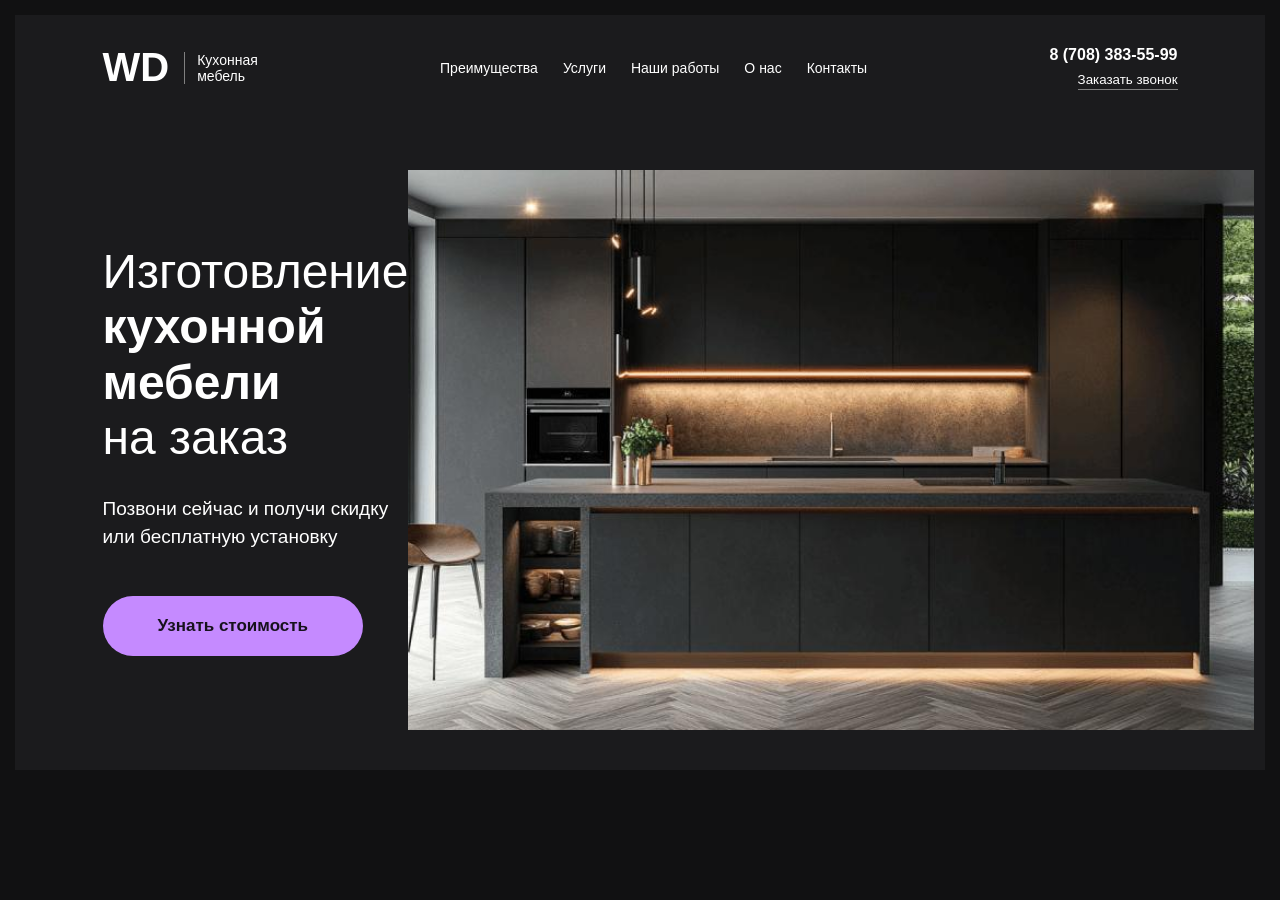
==== Новая папка 2/index.html @ 04f7d82b "Add files via upload" ====
<!DOCTYPE html>
<html lang="ru">

<head>
  <meta charset="UTF-8">
  <title>WD Кухонная мебель</title>
  <link rel="stylesheet" href="styel.css">
</head>

<body>

  <div class="screen">

    <header>

      <a class="logo" href="#">
        <b>WD</b>
        <span>Кухонная<br>мебель</span>
      </a>

      <nav>
        <a href="#">Преимущества</a>
        <a href="#">Услуги</a>
        <a href="#">Наши работы</a>
        <a href="#">О нас</a>
        <a href="#">Контакты</a>
      </nav>

      <div class="contact">
        <strong>8 (708) 383-55-99</strong>
        <br>
        <button>Заказать звонок</button>
      </div>

    </header>

    <main>

      <div class="content">

        <h1>
          Изготовление<br>
          <b>кухонной мебели</b><br>
          на заказ
        </h1>

        <p>
          Позвони сейчас и получи скидку<br>
          или бесплатную установку
        </p>

        <button class="cta">Узнать стоимость</button>

      </div>

      <div class="photo">
        <img src="123.jpeg" alt="Кухонная мебель">
      </div>

    </main>

  </div>

</body>

</html>
---- Новая папка 2/styel.css ----
* {
    box-sizing: border-box;
}

body {
    margin: 0;
    padding: 15px;
    background: #111112;
    color: white;
    font-family: Arial, sans-serif;
}

.screen {
    background: #1b1b1d;
    padding: 30px 7% 40px;
}

header {
    display: flex;
    justify-content: space-between;
    align-items: center;
}

.logo {
    display: flex;
    align-items: center;
    color: white;
    text-decoration: none;
}

.logo b {
    font-size: 40px;
    margin-right: 15px;
}

.logo span {
    font-size: 14px;
    border-left: 1px solid gray;
    padding-left: 12px;
}

nav {
    display: flex;
    gap: 25px;
}

nav a {
    color: white;
    text-decoration: none;
    font-size: 14px;
    transition: 0.2s;
}

nav a:hover {
    color: #c58aff;
}

.contact {
    text-align: right;
}

.contact button {
    background: none;
    border: none;
    color: white;
    border-bottom: 1px solid gray;
    margin-top: 8px;
    padding: 0 0 2px;
    cursor: pointer;
    transition: 0.2s;
}


main {
    display: flex;
    justify-content: space-between;
    align-items: center;
    margin-top: 80px;
}


h1 {
    font-size: 48px;
    font-weight: normal;
    line-height: 1.15;
    margin: 0;
}


.content p {
    font-size: 19px;
    line-height: 1.5;
    margin-top: 30px;
}

.cta {
    background: #c58aff;
    color: #17121d;
    border: none;
    border-radius: 40px;
    padding: 20px 55px;
    font-size: 17px;
    font-weight: bold;
    margin-top: 25px;
    cursor: pointer;
    transition: 0.3s;
}

.cta:hover {
    background: #d7b0ff;
    transform: translateY(-3px);
}


.photo img {
    width: 110%;
    height: 560px;
    object-fit: cover;
    display: block;
    background: #2a2a2d;
}



.mouse {
    display: inline-block;
    width: 15px;
    height: 25px;
    border: 1px solid white;
    border-radius: 12px;
    vertical-align: middle;
    margin-right: 10px;
}
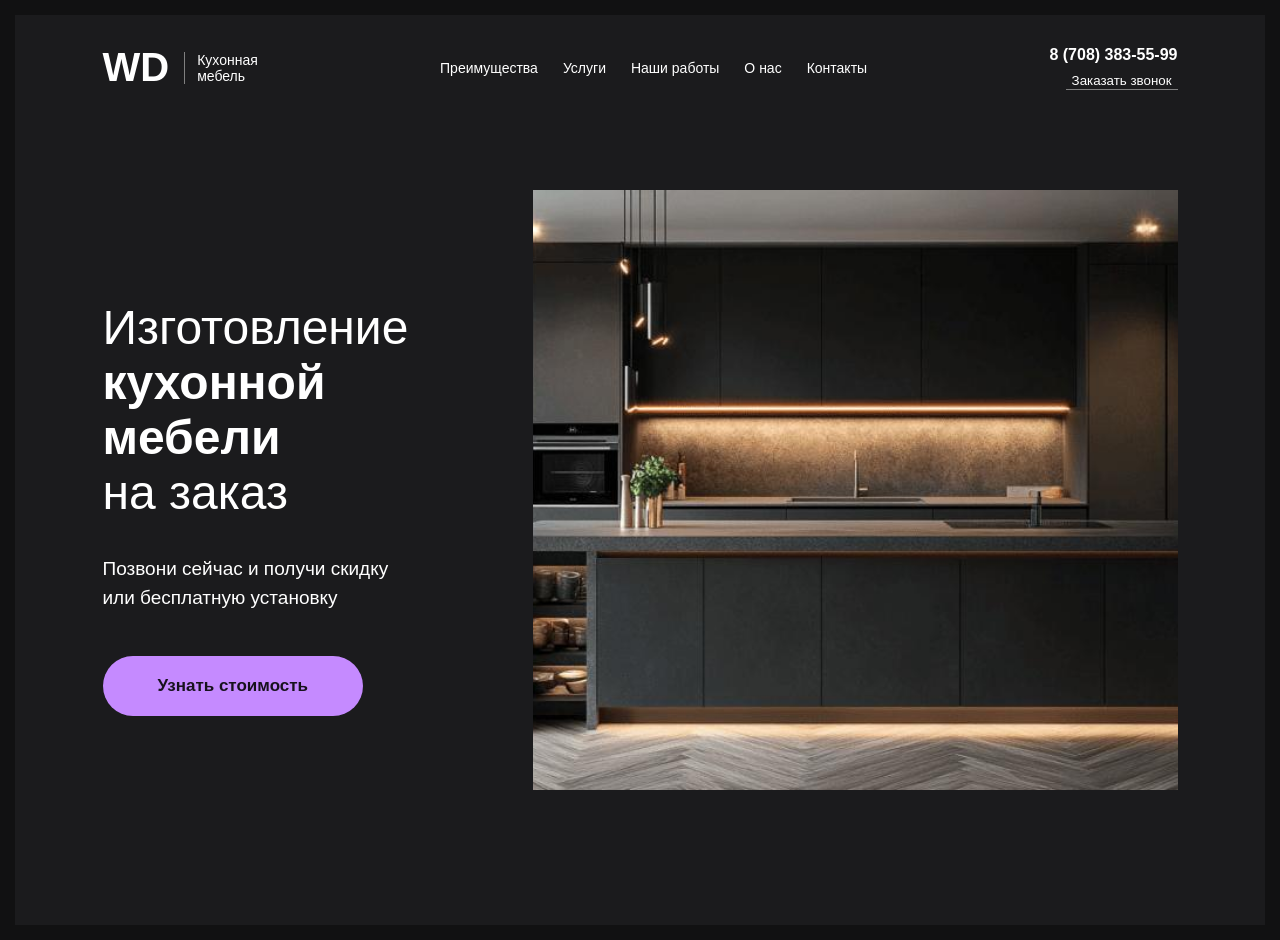
==== commit 222e68fd: "Add files via upload" ====
--- a/Новая папка 2/index.html
+++ b/Новая папка 2/index.html
@@ -1,66 +1,62 @@
 <!DOCTYPE html>
 <html lang="ru">
-
 <head>
-  <meta charset="UTF-8">
-  <title>WD Кухонная мебель</title>
-  <link rel="stylesheet" href="styel.css">
+    <meta charset="UTF-8">
+    <meta name="viewport" content="width=device-width, initial-scale=1.0">
+    <title>WD Кухонная мебель</title>
+    <link rel="stylesheet" href="styel.css">
 </head>
-
 <body>
 
-  <div class="screen">
+<div class="screen">
 
     <header>
 
-      <a class="logo" href="#">
-        <b>WD</b>
-        <span>Кухонная<br>мебель</span>
-      </a>
+        <a class="logo" href="#">
+            <b>WD</b>
+            <span>Кухонная<br>мебель</span>
+        </a>
 
-      <nav>
-        <a href="#">Преимущества</a>
-        <a href="#">Услуги</a>
-        <a href="#">Наши работы</a>
-        <a href="#">О нас</a>
-        <a href="#">Контакты</a>
-      </nav>
+        <nav>
+            <a href="#">Преимущества</a>
+            <a href="#">Услуги</a>
+            <a href="#">Наши работы</a>
+            <a href="#">О нас</a>
+            <a href="#">Контакты</a>
+        </nav>
 
-      <div class="contact">
-        <strong>8 (708) 383-55-99</strong>
-        <br>
-        <button>Заказать звонок</button>
-      </div>
+        <div class="contact">
+            <strong>8 (708) 383-55-99</strong>
+            <br>
+            <button>Заказать звонок</button>
+        </div>
 
     </header>
 
     <main>
 
-      <div class="content">
+        <div class="content">
 
-        <h1>
-          Изготовление<br>
-          <b>кухонной мебели</b><br>
-          на заказ
-        </h1>
+            <h1>
+                Изготовление<br>
+                <b>кухонной мебели</b><br>
+                на заказ
+            </h1>
 
-        <p>
-          Позвони сейчас и получи скидку<br>
-          или бесплатную установку
-        </p>
+            <p>
+                Позвони сейчас и получи скидку<br>
+                или бесплатную установку
+            </p>
 
-        <button class="cta">Узнать стоимость</button>
+            <button class="cta">Узнать стоимость</button>
 
-      </div>
+        </div>
 
-      <div class="photo">
-        <img src="123.jpeg" alt="Кухонная мебель">
-      </div>
+        <div class="photo">
+            <img src="123.jpeg" alt="Кухонная мебель">
+        </div>
 
     </main>
 
-  </div>
-
 </body>
-
 </html>
--- a/Новая папка 2/styel.css
+++ b/Новая папка 2/styel.css
@@ -1,7 +1,3 @@
-* {
-    box-sizing: border-box;
-}
-
 body {
     margin: 0;
     padding: 15px;
@@ -12,7 +8,8 @@
 
 .screen {
     background: #1b1b1d;
-    padding: 30px 7% 40px;
+    padding: 30px 7%;
+    min-height: 850px;
 }
 
 header {
@@ -48,7 +45,6 @@
     color: white;
     text-decoration: none;
     font-size: 14px;
-    transition: 0.2s;
 }
 
 nav a:hover {
@@ -65,33 +61,36 @@
     color: white;
     border-bottom: 1px solid gray;
     margin-top: 8px;
-    padding: 0 0 2px;
     cursor: pointer;
-    transition: 0.2s;
-}
-
+}
 
 main {
     display: flex;
     justify-content: space-between;
     align-items: center;
-    margin-top: 80px;
-}
-
+    margin-top: 100px;
+}
+
+.content {
+    width: 38%;
+}
 
 h1 {
     font-size: 48px;
     font-weight: normal;
     line-height: 1.15;
-    margin: 0;
-}
-
+}
+
+h1 b {
+    font-weight: bold;
+}
 
 .content p {
     font-size: 19px;
     line-height: 1.5;
-    margin-top: 30px;
-}
+    margin-top: 35px;
+}
+
 
 .cta {
     background: #c58aff;
@@ -112,15 +111,22 @@
 }
 
 
+.photo {
+    width: 60%;
+}
+
 .photo img {
-    width: 110%;
-    height: 560px;
+    width: 100%;
+    height: 600px;
     object-fit: cover;
-    display: block;
-    background: #2a2a2d;
-}
-
-
+}
+
+.scroll {
+    text-align: center;
+    margin-top: 65px;
+    color: #cccccc;
+    font-size: 13px;
+}
 
 .mouse {
     display: inline-block;
@@ -130,4 +136,150 @@
     border-radius: 12px;
     vertical-align: middle;
     margin-right: 10px;
+}
+
+@media screen and (max-width: 1200px) {
+
+    .screen {
+        padding: 25px 4%;
+    }
+
+    nav {
+        gap: 12px;
+    }
+
+    main {
+        margin-top: 70px;
+    }
+
+    .content {
+        width: 40%;
+    }
+
+    .photo {
+        width: 57%;
+    }
+
+    h1 {
+        font-size: 40px;
+    }
+
+}
+
+
+@media screen and (max-width: 1024px) {
+
+    header {
+        flex-wrap: wrap;
+        gap: 20px;
+    }
+
+    nav {
+        order: 3;
+        width: 100%;
+        justify-content: center;
+        flex-wrap: wrap;
+    }
+
+    main {
+        flex-direction: column;
+        margin-top: 50px;
+    }
+
+    .content {
+        width: 100%;
+    }
+
+    .photo {
+        width: 100%;
+        margin-top: 35px;
+    }
+
+    .photo img {
+        width: 100%;
+        height: auto;
+    }
+
+    h1 {
+        font-size: 42px;
+    }
+
+}
+
+
+@media screen and (max-width: 768px) {
+
+    body {
+        padding: 5px;
+    }
+
+    .screen {
+        padding: 20px 18px;
+        min-height: auto;
+    }
+
+    header {
+        justify-content: space-between;
+        gap: 15px;
+    }
+
+    .logo b {
+        font-size: 30px;
+    }
+
+    .logo span {
+        font-size: 12px;
+    }
+
+    .contact {
+        font-size: 12px;
+    }
+
+    .contact button {
+        font-size: 11px;
+    }
+
+    nav {
+        display: none;
+    }
+
+    main {
+        display: flex;
+        flex-direction: column;
+        margin-top: 45px;
+    }
+
+    .content {
+        width: 100%;
+    }
+
+    h1 {
+        font-size: 34px;
+        line-height: 1.2;
+    }
+
+    .content p {
+        font-size: 15px;
+        margin-top: 20px;
+    }
+
+    .cta {
+        padding: 16px 35px;
+        font-size: 14px;
+    }
+
+    .photo {
+        width: 100%;
+        margin-top: 30px;
+    }
+
+    .photo img {
+        width: 100%;
+        height: auto;
+    }
+
+    .scroll {
+        margin-top: 30px;
+    }
+
 }
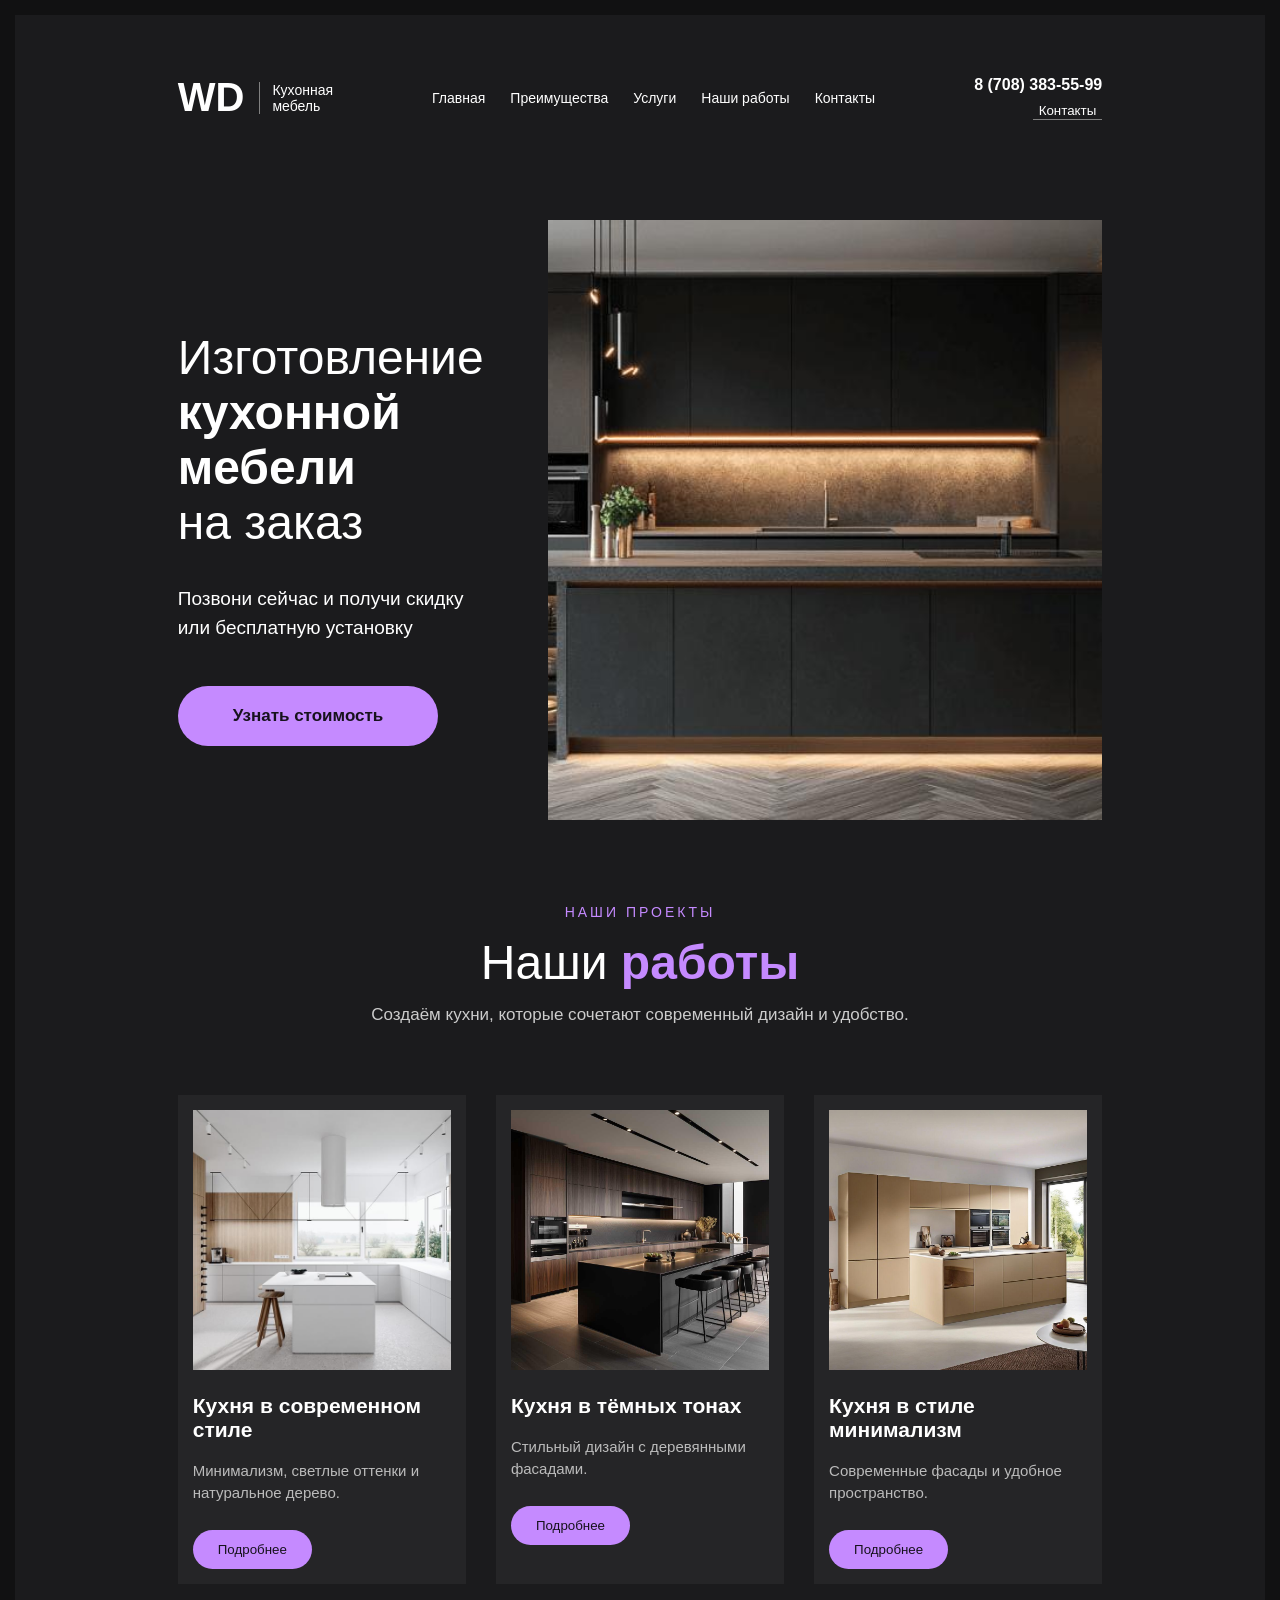
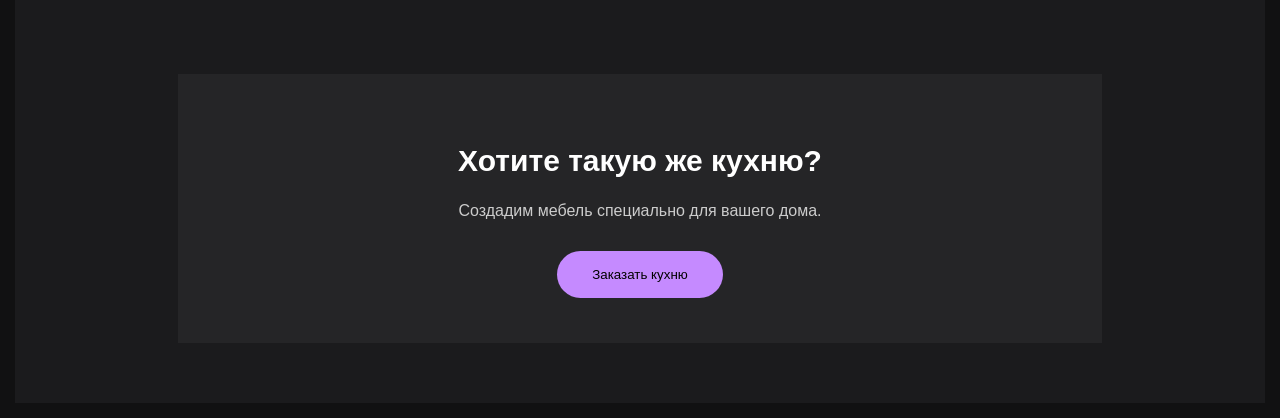
==== commit 11216b1d: "Add files via upload" ====
--- a/Новая папка 2/index.html
+++ b/Новая папка 2/index.html
@@ -1,62 +1,139 @@
 <!DOCTYPE html>
 <html lang="ru">
+
 <head>
     <meta charset="UTF-8">
     <meta name="viewport" content="width=device-width, initial-scale=1.0">
-    <title>WD Кухонная мебель</title>
+    <title>WD — Наши работы</title>
     <link rel="stylesheet" href="styel.css">
+    <script src="script.js"></script>
 </head>
+
 <body>
 
-<div class="screen">
+    <div class="screen">
+        <div class="screen">
 
-    <header>
+            <header>
 
-        <a class="logo" href="#">
-            <b>WD</b>
-            <span>Кухонная<br>мебель</span>
-        </a>
+                <a class="logo" href="index.html">
+                    <b>WD</b>
+                    <span>Кухонная<br>мебель</span>
+                </a>
 
-        <nav>
-            <a href="#">Преимущества</a>
-            <a href="#">Услуги</a>
-            <a href="#">Наши работы</a>
-            <a href="#">О нас</a>
-            <a href="#">Контакты</a>
-        </nav>
+                <nav>
+                    <a href="index.html">Главная</a>
+                    <a href="#">Преимущества</a>
+                    <a href="#">Услуги</a>
+                    <a href="works.html">Наши работы</a>
+                    <a href="#">Контакты</a>
+                </nav>
 
-        <div class="contact">
-            <strong>8 (708) 383-55-99</strong>
-            <br>
-            <button>Заказать звонок</button>
-        </div>
+                <div class="contact">
+                    <strong>8 (708) 383-55-99</strong>
+                    <br>
+                    <button>Контакты</button>
+                </div>
 
-    </header>
+            </header>
 
-    <main>
+            <main>
 
-        <div class="content">
+                <div class="content">
 
-            <h1>
-                Изготовление<br>
-                <b>кухонной мебели</b><br>
-                на заказ
-            </h1>
+                    <h1>
+                        Изготовление<br>
+                        <b>кухонной мебели</b><br>
+                        на заказ
+                    </h1>
 
-            <p>
-                Позвони сейчас и получи скидку<br>
-                или бесплатную установку
-            </p>
+                    <p>
+                        Позвони сейчас и получи скидку<br>
+                        или бесплатную установку
+                    </p>
 
-            <button class="cta">Узнать стоимость</button>
+                    <button class="cta">Узнать стоимость</button>
 
-        </div>
+                </div>
 
-        <div class="photo">
-            <img src="123.jpeg" alt="Кухонная мебель">
-        </div>
+                <div class="photo">
+                    <img src="123.jpeg" alt="Кухонная мебель">
+                </div>
 
-    </main>
+            </main>
+
+
+            <section class="works">
+
+                <div class="works-title">
+                    <p>НАШИ ПРОЕКТЫ</p>
+
+                    <h1>Наши <b>работы</b></h1>
+
+                    <span>
+                        Создаём кухни, которые сочетают
+                        современный дизайн и удобство.
+                    </span>
+                </div>
+
+                <div class="grid">
+
+                    <div class="work-card">
+                        <img src="1.jpeg" alt="Светлая кухня">
+
+                        <h2>Кухня в современном стиле</h2>
+
+                        <p>
+                            Минимализм, светлые оттенки
+                            и натуральное дерево.
+                        </p>
+
+                        <button>Подробнее</button>
+                    </div>
+
+                    <div class="work-card">
+                        <img src="2.jpeg" alt="Тёмная кухня">
+
+                        <h2>Кухня в тёмных тонах</h2>
+
+                        <p>
+                            Стильный дизайн с деревянными
+                            фасадами.
+                        </p>
+
+                        <button>Подробнее</button>
+                    </div>
+
+                    <div class="work-card">
+                        <img src="3.jpeg" alt="Бежевая кухня">
+
+                        <h2>Кухня в стиле минимализм</h2>
+
+                        <p>
+                            Современные фасады и удобное
+                            пространство.
+                        </p>
+
+                        <button>Подробнее</button>
+
+                    </div>
+
+                </div>
+
+                <div class="works-bottom">
+
+                    <h2>Хотите такую же кухню?</h2>
+
+                    <p>
+                        Создадим мебель специально для вашего дома.
+                    </p>
+
+                    <button>Заказать кухню</button>
+
+                </div>
+
+            </section>
 
 </body>
+
 </html>
--- a/Новая папка 2/styel.css
+++ b/Новая папка 2/styel.css
@@ -11,6 +11,7 @@
     padding: 30px 7%;
     min-height: 850px;
 }
+
 
 header {
     display: flex;
@@ -64,6 +65,7 @@
     cursor: pointer;
 }
 
+
 main {
     display: flex;
     justify-content: space-between;
@@ -90,7 +92,6 @@
     line-height: 1.5;
     margin-top: 35px;
 }
-
 
 .cta {
     background: #c58aff;
@@ -110,7 +111,6 @@
     transform: translateY(-3px);
 }
 
-
 .photo {
     width: 60%;
 }
@@ -138,6 +138,100 @@
     margin-right: 10px;
 }
 
+
+.works {
+    margin-top: 80px;
+}
+
+.works-title {
+    text-align: center;
+    margin-bottom: 50px;
+}
+
+.works-title p {
+    color: #c58aff;
+    font-size: 14px;
+    letter-spacing: 3px;
+}
+
+.works-title h1 {
+    font-size: 48px;
+    margin: 15px 0;
+}
+
+.works-title h1 b {
+    color: #c58aff;
+}
+
+.works-title span {
+    color: #cccccc;
+    font-size: 17px;
+}
+
+.grid {
+    display: grid;
+    grid-template-columns: repeat(3, 1fr);
+    gap: 30px;
+    padding: 20px 0;
+}
+
+.work-card {
+    background: #252527;
+    padding: 15px;
+}
+
+.work-card img {
+    width: 100%;
+    height: 260px;
+    object-fit: cover;
+}
+
+.work-card h2 {
+    font-size: 21px;
+    margin-top: 20px;
+}
+
+.work-card p {
+    color: #bbbbbb;
+    font-size: 15px;
+    line-height: 1.5;
+}
+
+.work-card button {
+    background: #c58aff;
+    color: #17121d;
+    border: none;
+    border-radius: 30px;
+    padding: 12px 25px;
+    margin-top: 10px;
+    cursor: pointer;
+}
+
+
+.works-bottom {
+    text-align: center;
+    margin-top: 70px;
+    padding: 45px 15px;
+    background: #252527;
+}
+
+.works-bottom h2 {
+    font-size: 30px;
+}
+
+.works-bottom p {
+    color: #cccccc;
+}
+
+.works-bottom button {
+    background: #c58aff;
+    border: none;
+    border-radius: 30px;
+    padding: 16px 35px;
+    margin-top: 15px;
+    cursor: pointer;
+}
+
 @media screen and (max-width: 1200px) {
 
     .screen {
@@ -204,8 +298,17 @@
         font-size: 42px;
     }
 
-}
-
+    .grid {
+        grid-template-columns: repeat(2, 1fr);
+        gap: 20px;
+        padding: 10px;
+    }
+
+    .work-card img {
+        height: 230px;
+    }
+
+}
 
 @media screen and (max-width: 768px) {
 
@@ -282,4 +385,39 @@
         margin-top: 30px;
     }
 
+    .works {
+        margin-top: 45px;
+    }
+
+    .works-title h1 {
+        font-size: 36px;
+    }
+
+    .works-title span {
+        font-size: 14px;
+    }
+
+    .grid {
+        grid-template-columns: repeat(1, 1fr);
+        gap: 20px;
+        padding: 10px;
+    }
+
+    .work-card img {
+        height: auto;
+    }
+
+    .work-card h2 {
+        font-size: 19px;
+    }
+
+    .works-bottom {
+        margin-top: 40px;
+        padding: 30px 15px;
+    }
+
+    .works-bottom h2 {
+        font-size: 24px;
+    }
+
 }
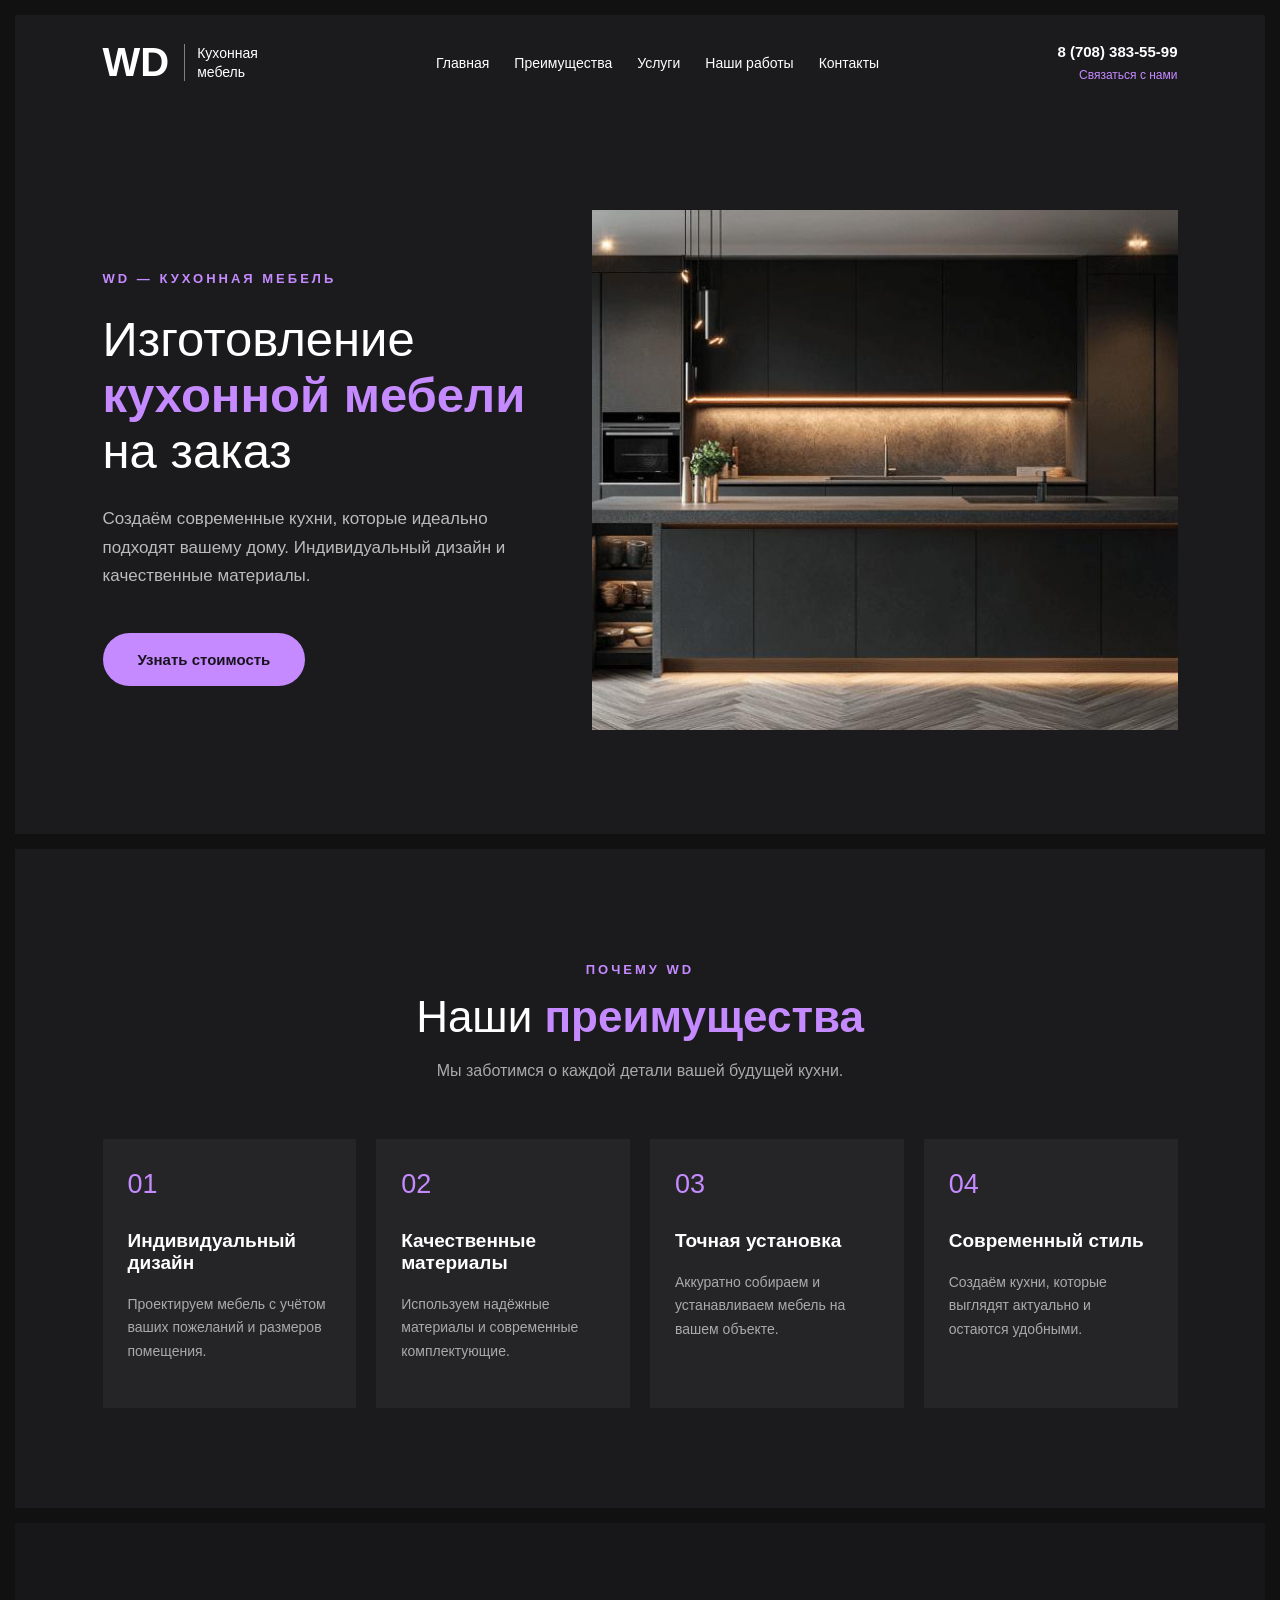
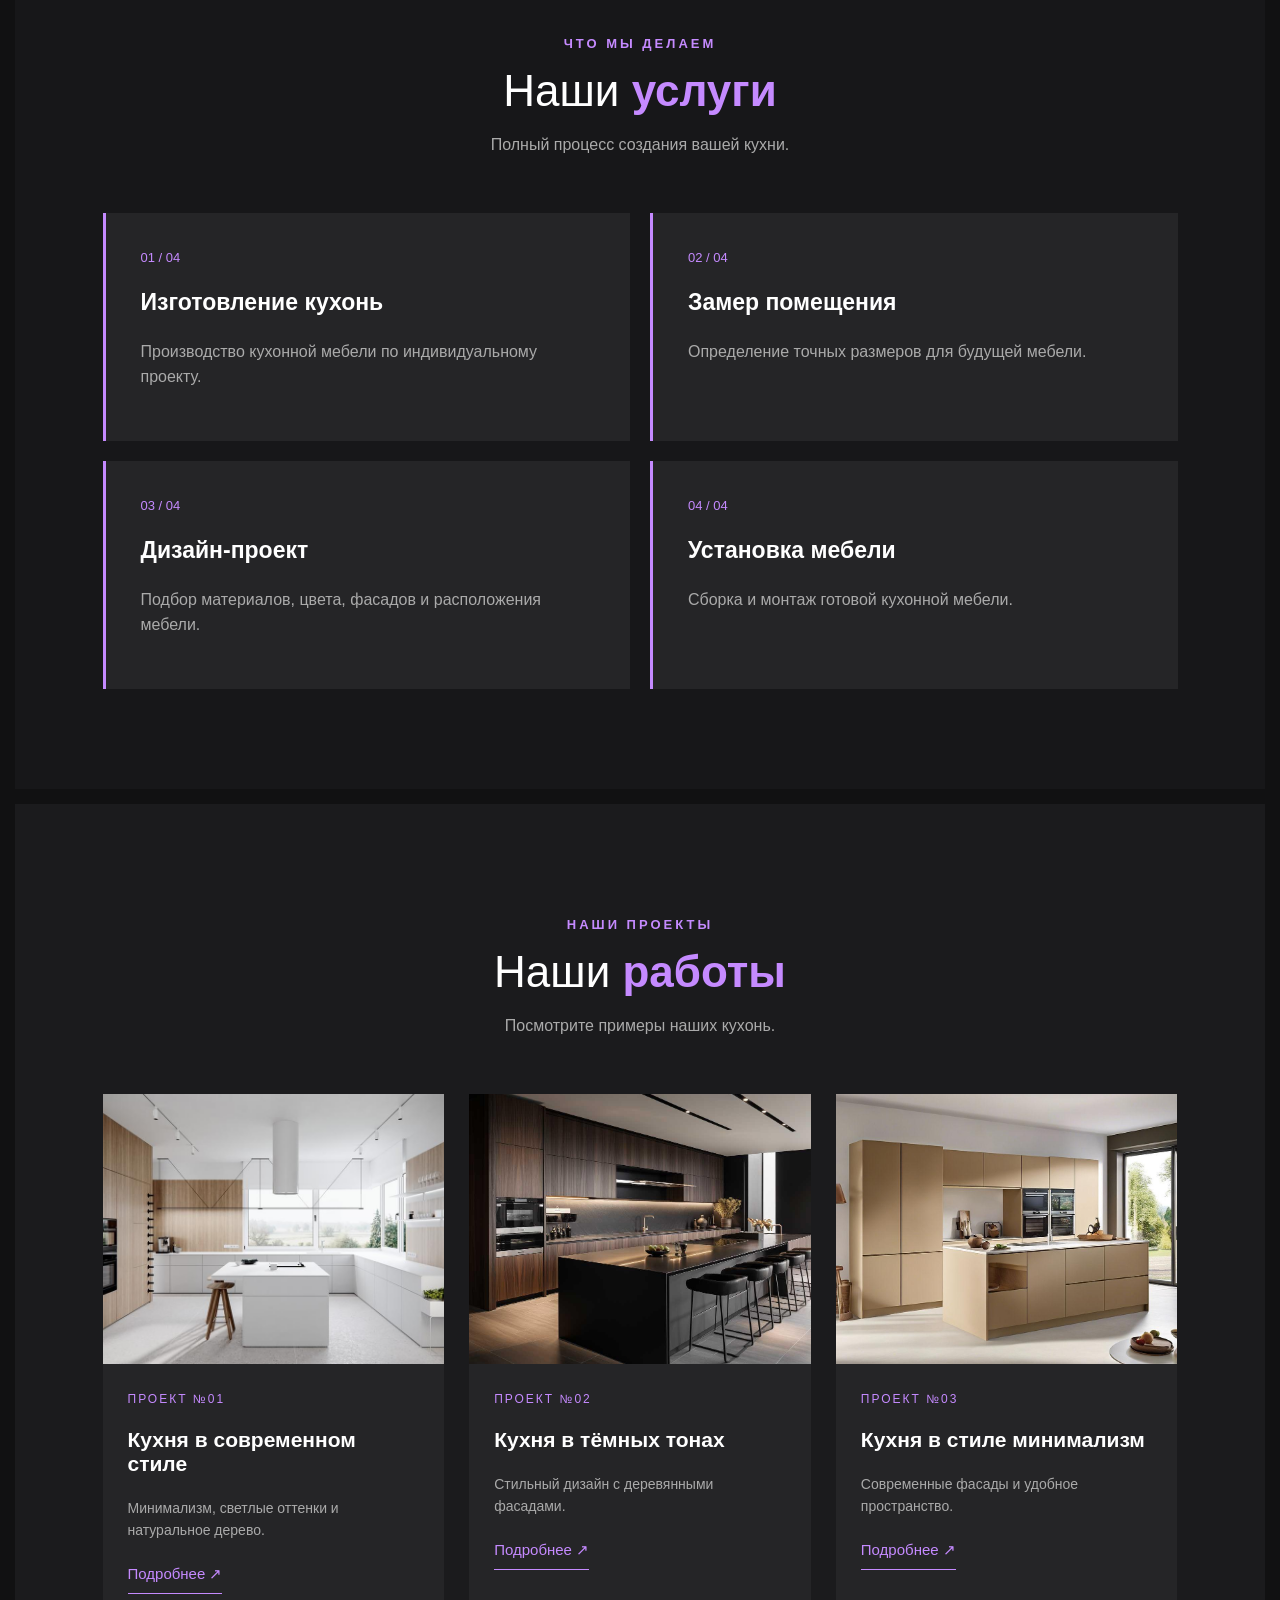
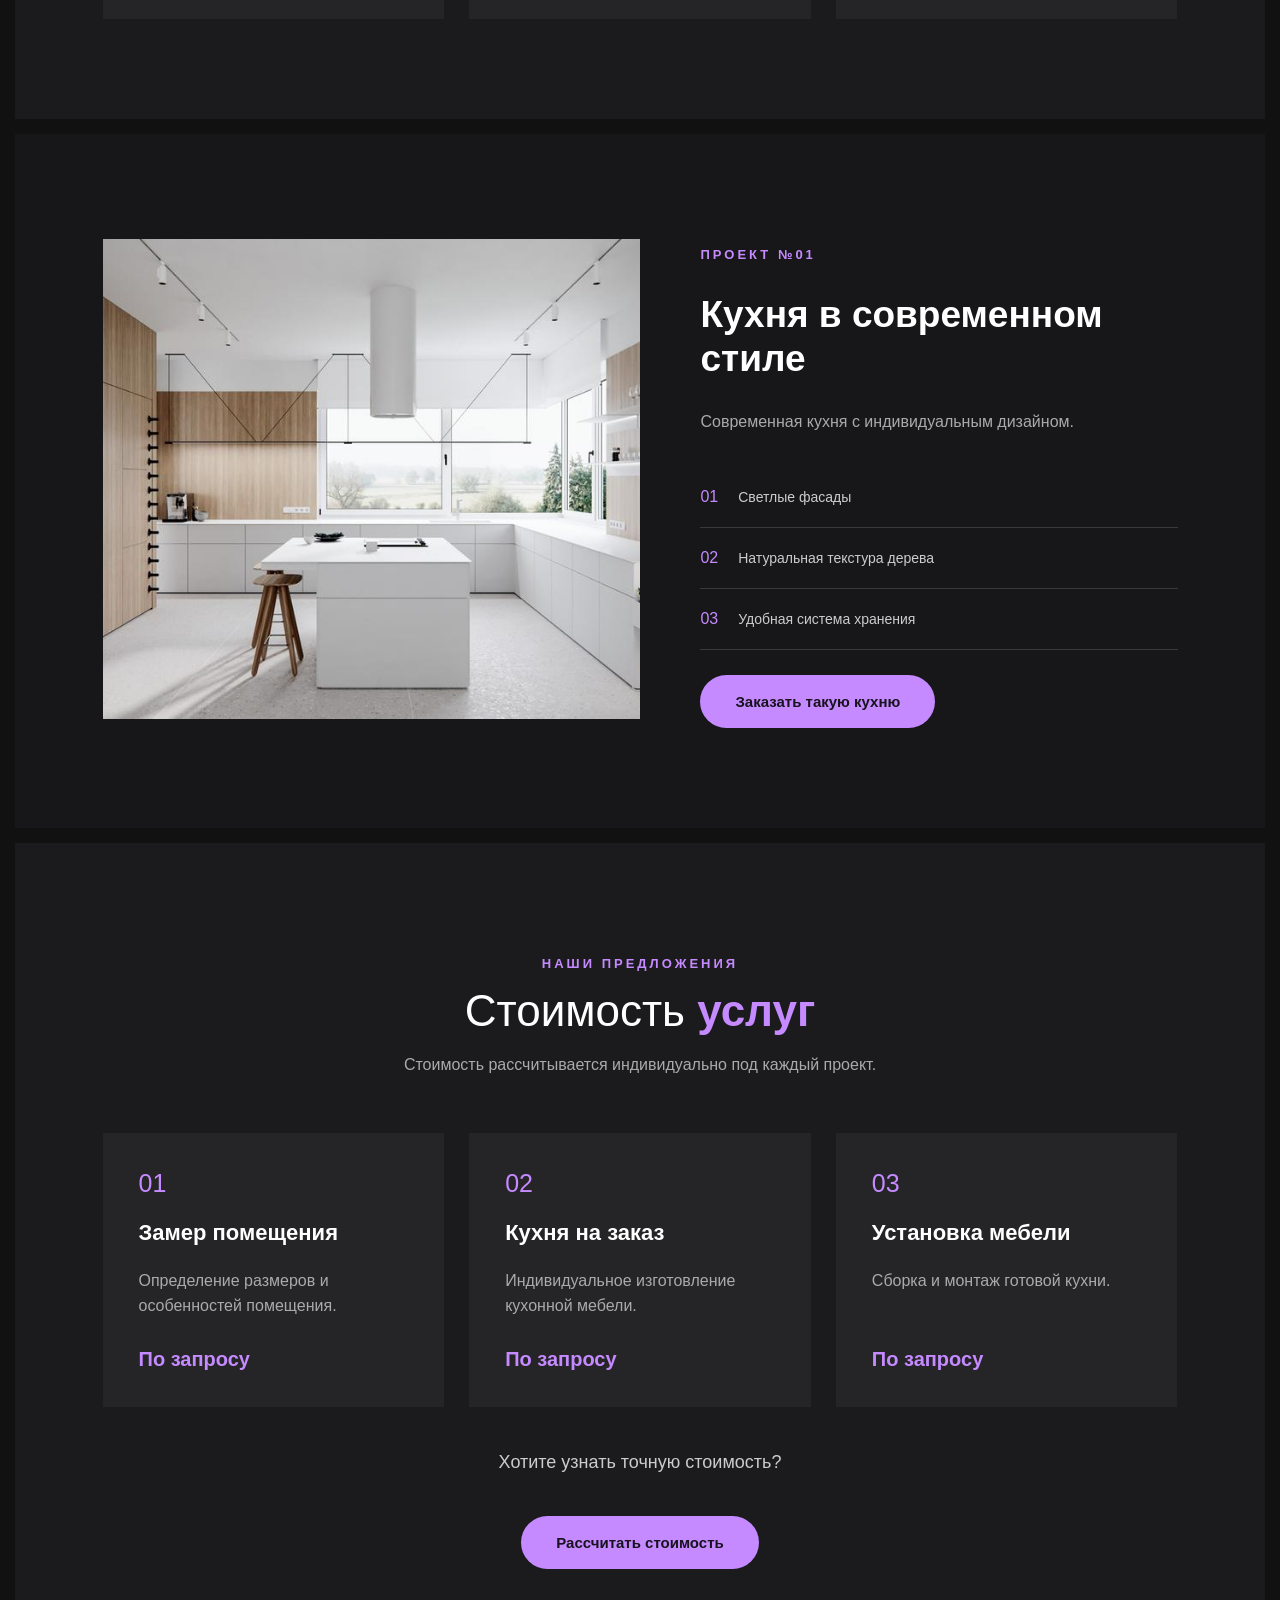
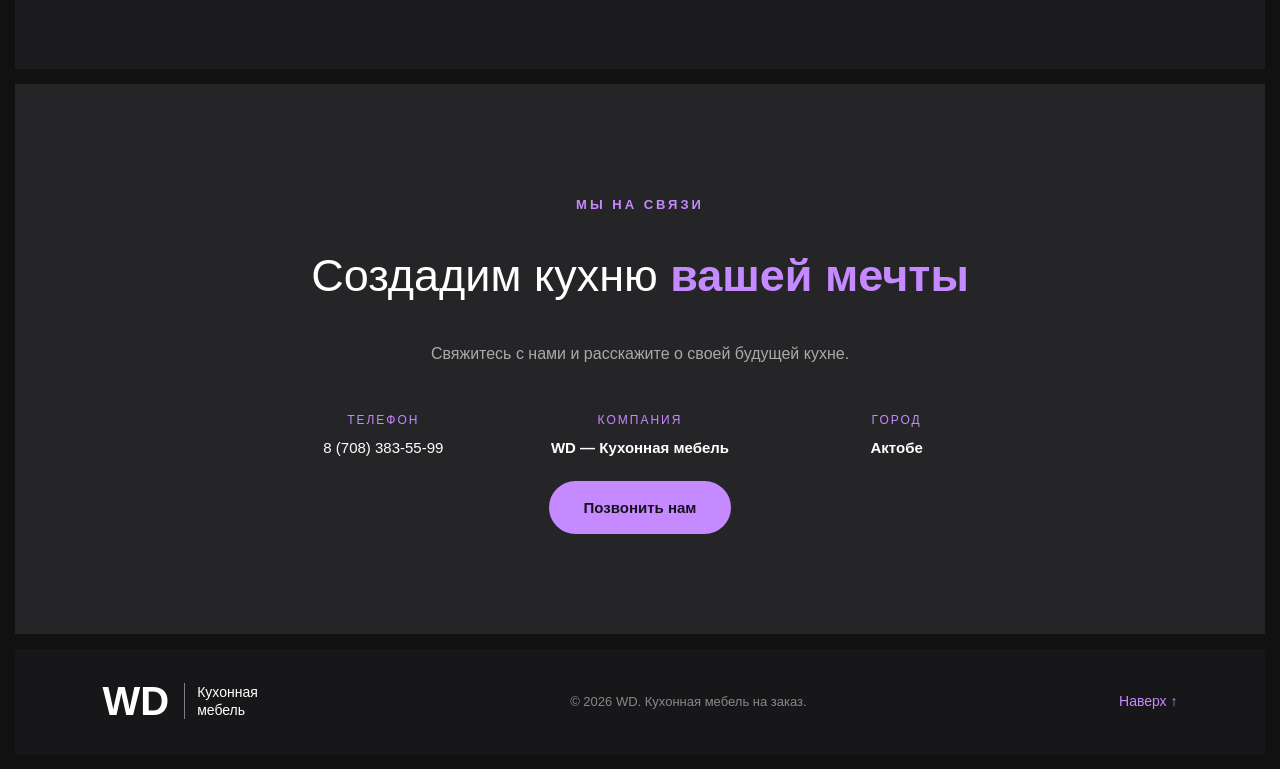
==== commit dc4ccf1a: "Add files via upload" ====
--- a/Новая папка 2/index.html
+++ b/Новая папка 2/index.html
@@ -4,136 +4,337 @@
 <head>
     <meta charset="UTF-8">
     <meta name="viewport" content="width=device-width, initial-scale=1.0">
-    <title>WD — Наши работы</title>
+    <title>WD — Кухонная мебель</title>
     <link rel="stylesheet" href="styel.css">
-    <script src="script.js"></script>
+    <script src="script.js" defer></script>
 </head>
 
 <body>
 
-    <div class="screen">
-        <div class="screen">
-
-            <header>
-
-                <a class="logo" href="index.html">
-                    <b>WD</b>
-                    <span>Кухонная<br>мебель</span>
-                </a>
-
-                <nav>
-                    <a href="index.html">Главная</a>
-                    <a href="#">Преимущества</a>
-                    <a href="#">Услуги</a>
-                    <a href="works.html">Наши работы</a>
-                    <a href="#">Контакты</a>
-                </nav>
-
-                <div class="contact">
-                    <strong>8 (708) 383-55-99</strong>
-                    <br>
-                    <button>Контакты</button>
-                </div>
-
-            </header>
-
-            <main>
-
-                <div class="content">
-
-                    <h1>
-                        Изготовление<br>
-                        <b>кухонной мебели</b><br>
-                        на заказ
-                    </h1>
-
-                    <p>
-                        Позвони сейчас и получи скидку<br>
-                        или бесплатную установку
-                    </p>
-
-                    <button class="cta">Узнать стоимость</button>
-
-                </div>
-
-                <div class="photo">
-                    <img src="123.jpeg" alt="Кухонная мебель">
-                </div>
-
-            </main>
-
-
-            <section class="works">
-
-                <div class="works-title">
-                    <p>НАШИ ПРОЕКТЫ</p>
-
-                    <h1>Наши <b>работы</b></h1>
-
-                    <span>
-                        Создаём кухни, которые сочетают
-                        современный дизайн и удобство.
-                    </span>
-                </div>
-
-                <div class="grid">
-
-                    <div class="work-card">
-                        <img src="1.jpeg" alt="Светлая кухня">
-
-                        <h2>Кухня в современном стиле</h2>
-
-                        <p>
-                            Минимализм, светлые оттенки
-                            и натуральное дерево.
-                        </p>
-
-                        <button>Подробнее</button>
-                    </div>
-
-                    <div class="work-card">
-                        <img src="2.jpeg" alt="Тёмная кухня">
-
-                        <h2>Кухня в тёмных тонах</h2>
-
-                        <p>
-                            Стильный дизайн с деревянными
-                            фасадами.
-                        </p>
-
-                        <button>Подробнее</button>
-                    </div>
-
-                    <div class="work-card">
-                        <img src="3.jpeg" alt="Бежевая кухня">
-
-                        <h2>Кухня в стиле минимализм</h2>
-
-                        <p>
-                            Современные фасады и удобное
-                            пространство.
-                        </p>
-
-                        <button>Подробнее</button>
-
-                    </div>
-
-                </div>
-
-                <div class="works-bottom">
-
-                    <h2>Хотите такую же кухню?</h2>
-
-                    <p>
-                        Создадим мебель специально для вашего дома.
-                    </p>
-
-                    <button>Заказать кухню</button>
-
-                </div>
-
-            </section>
+<header class="header">
+
+    <a href="#home" class="logo">
+        <b>WD</b>
+        <span>Кухонная<br>мебель</span>
+    </a>
+
+    <button class="menu-toggle" id="menuToggle">☰</button>
+
+    <nav id="nav">
+        <a href="#home">Главная</a>
+        <a href="#advantages">Преимущества</a>
+        <a href="#services">Услуги</a>
+        <a href="#works">Наши работы</a>
+        <a href="#contacts">Контакты</a>
+    </nav>
+
+    <div class="contact">
+        <strong>8 (708) 383-55-99</strong>
+        <a href="#contacts">Связаться с нами</a>
+    </div>
+
+</header>
+
+<main>
+
+<section class="section hero" id="home">
+
+    <div class="hero-content">
+
+        <p class="eyebrow">WD — КУХОННАЯ МЕБЕЛЬ</p>
+
+        <h1>
+            Изготовление<br>
+            <b>кухонной мебели</b><br>
+            на заказ
+        </h1>
+
+        <p class="hero-description">
+            Создаём современные кухни, которые идеально
+            подходят вашему дому. Индивидуальный дизайн
+            и качественные материалы.
+        </p>
+
+        <a href="#prices" class="button">Узнать стоимость</a>
+
+    </div>
+
+    <div class="hero-photo">
+        <img src="123.jpeg" alt="Современная кухня">
+    </div>
+
+</section>
+
+<section class="section advantages" id="advantages">
+
+    <div class="section-title">
+        <p class="eyebrow">ПОЧЕМУ WD</p>
+        <h2>Наши <b>преимущества</b></h2>
+        <p>Мы заботимся о каждой детали вашей будущей кухни.</p>
+    </div>
+
+    <div class="advantages-grid">
+
+        <div class="advantage-card">
+            <div class="advantage-number">01</div>
+            <h3>Индивидуальный дизайн</h3>
+            <p>Проектируем мебель с учётом ваших пожеланий и размеров помещения.</p>
+        </div>
+
+        <div class="advantage-card">
+            <div class="advantage-number">02</div>
+            <h3>Качественные материалы</h3>
+            <p>Используем надёжные материалы и современные комплектующие.</p>
+        </div>
+
+        <div class="advantage-card">
+            <div class="advantage-number">03</div>
+            <h3>Точная установка</h3>
+            <p>Аккуратно собираем и устанавливаем мебель на вашем объекте.</p>
+        </div>
+
+        <div class="advantage-card">
+            <div class="advantage-number">04</div>
+            <h3>Современный стиль</h3>
+            <p>Создаём кухни, которые выглядят актуально и остаются удобными.</p>
+        </div>
+
+    </div>
+
+</section>
+
+<section class="section services" id="services">
+
+    <div class="section-title">
+        <p class="eyebrow">ЧТО МЫ ДЕЛАЕМ</p>
+        <h2>Наши <b>услуги</b></h2>
+        <p>Полный процесс создания вашей кухни.</p>
+    </div>
+
+    <div class="services-grid">
+
+        <div class="service-card">
+            <span>01 / 04</span>
+            <h3>Изготовление кухонь</h3>
+            <p>Производство кухонной мебели по индивидуальному проекту.</p>
+        </div>
+
+        <div class="service-card">
+            <span>02 / 04</span>
+            <h3>Замер помещения</h3>
+            <p>Определение точных размеров для будущей мебели.</p>
+        </div>
+
+        <div class="service-card">
+            <span>03 / 04</span>
+            <h3>Дизайн-проект</h3>
+            <p>Подбор материалов, цвета, фасадов и расположения мебели.</p>
+        </div>
+
+        <div class="service-card">
+            <span>04 / 04</span>
+            <h3>Установка мебели</h3>
+            <p>Сборка и монтаж готовой кухонной мебели.</p>
+        </div>
+
+    </div>
+
+</section>
+
+<section class="section works" id="works">
+
+    <div class="section-title">
+        <p class="eyebrow">НАШИ ПРОЕКТЫ</p>
+        <h2>Наши <b>работы</b></h2>
+        <p>Посмотрите примеры наших кухонь.</p>
+    </div>
+
+    <div class="works-grid">
+
+        <article class="work-card">
+
+            <img src="1.jpeg" alt="Светлая кухня">
+
+            <div class="work-info">
+                <span>ПРОЕКТ №01</span>
+                <h3>Кухня в современном стиле</h3>
+                <p>Минимализм, светлые оттенки и натуральное дерево.</p>
+
+                <button class="details-button" onclick="showKitchen(0)">
+                    Подробнее ↗
+                </button>
+            </div>
+
+        </article>
+
+        <article class="work-card">
+
+            <img src="2.jpeg" alt="Тёмная кухня">
+
+            <div class="work-info">
+                <span>ПРОЕКТ №02</span>
+                <h3>Кухня в тёмных тонах</h3>
+                <p>Стильный дизайн с деревянными фасадами.</p>
+
+                <button class="details-button" onclick="showKitchen(1)">
+                    Подробнее ↗
+                </button>
+            </div>
+
+        </article>
+
+        <article class="work-card">
+
+            <img src="3.jpeg" alt="Кухня минимализм">
+
+            <div class="work-info">
+                <span>ПРОЕКТ №03</span>
+                <h3>Кухня в стиле минимализм</h3>
+                <p>Современные фасады и удобное пространство.</p>
+
+                <button class="details-button" onclick="showKitchen(2)">
+                    Подробнее ↗
+                </button>
+            </div>
+
+        </article>
+
+    </div>
+
+</section>
+
+<section class="section kitchen-detail" id="details">
+
+    <div class="detail-image">
+        <img id="detailImage" src="1.jpeg" alt="Кухня">
+    </div>
+
+    <div class="detail-content">
+
+        <p class="eyebrow" id="detailNumber">ПРОЕКТ №01</p>
+
+        <h2 id="detailTitle">Кухня в современном стиле</h2>
+
+        <p id="detailDescription">
+            Современная кухня с индивидуальным дизайном.
+        </p>
+
+        <div class="detail-features">
+
+            <div>
+                <span>01</span>
+                <p id="feature1">Светлые фасады</p>
+            </div>
+
+            <div>
+                <span>02</span>
+                <p id="feature2">Натуральная текстура дерева</p>
+            </div>
+
+            <div>
+                <span>03</span>
+                <p id="feature3">Удобная система хранения</p>
+            </div>
+
+        </div>
+
+        <a href="#contacts" class="button">
+            Заказать такую кухню
+        </a>
+
+    </div>
+
+</section>
+
+<section class="section prices" id="prices">
+
+    <div class="section-title">
+        <p class="eyebrow">НАШИ ПРЕДЛОЖЕНИЯ</p>
+        <h2>Стоимость <b>услуг</b></h2>
+        <p>Стоимость рассчитывается индивидуально под каждый проект.</p>
+    </div>
+
+    <div class="price-grid">
+
+        <div class="price-card">
+            <span>01</span>
+            <h3>Замер помещения</h3>
+            <p>Определение размеров и особенностей помещения.</p>
+            <strong>По запросу</strong>
+        </div>
+
+        <div class="price-card featured">
+            <span>02</span>
+            <h3>Кухня на заказ</h3>
+            <p>Индивидуальное изготовление кухонной мебели.</p>
+            <strong>По запросу</strong>
+        </div>
+
+        <div class="price-card">
+            <span>03</span>
+            <h3>Установка мебели</h3>
+            <p>Сборка и монтаж готовой кухни.</p>
+            <strong>По запросу</strong>
+        </div>
+
+    </div>
+
+    <div class="price-note">
+        <p>Хотите узнать точную стоимость?</p>
+        <a href="#contacts" class="button">Рассчитать стоимость</a>
+    </div>
+
+</section>
+
+<section class="section contacts" id="contacts">
+
+    <div class="contacts-content">
+
+        <p class="eyebrow">МЫ НА СВЯЗИ</p>
+
+        <h2>Создадим кухню <b>вашей мечты</b></h2>
+
+        <p>Свяжитесь с нами и расскажите о своей будущей кухне.</p>
+
+        <div class="contact-info">
+
+            <div>
+                <span>ТЕЛЕФОН</span>
+                <a href="tel:+77083835599">8 (708) 383-55-99</a>
+            </div>
+
+            <div>
+                <span>КОМПАНИЯ</span>
+                <strong>WD — Кухонная мебель</strong>
+            </div>
+
+            <div>
+                <span>ГОРОД</span>
+                <strong>Актобе</strong>
+            </div>
+
+        </div>
+
+        <a href="tel:+77083835599" class="button">Позвонить нам</a>
+
+    </div>
+
+</section>
+
+</main>
+
+<footer class="footer">
+
+    <a href="#home" class="logo">
+        <b>WD</b>
+        <span>Кухонная<br>мебель</span>
+    </a>
+
+    <p>© 2026 WD. Кухонная мебель на заказ.</p>
+
+    <a href="#home">Наверх ↑</a>
+
+</footer>
 
 </body>
-
 </html>
--- a/Новая папка 2/styel.css
+++ b/Новая папка 2/styel.css
@@ -1,3 +1,8 @@
+* {
+    box-sizing: border-box;
+    scroll-behavior: smooth;
+}
+
 body {
     margin: 0;
     padding: 15px;
@@ -6,24 +11,32 @@
     font-family: Arial, sans-serif;
 }
 
-.screen {
+a {
+    color: inherit;
+    text-decoration: none;
+}
+
+button {
+    font-family: inherit;
+}
+
+.header {
     background: #1b1b1d;
-    padding: 30px 7%;
-    min-height: 850px;
-}
-
-
-header {
+    padding: 25px 7%;
     display: flex;
     justify-content: space-between;
     align-items: center;
+    gap: 25px;
+    position: sticky;
+    top: 0;
+    z-index: 100;
 }
 
 .logo {
     display: flex;
     align-items: center;
     color: white;
-    text-decoration: none;
+    flex-shrink: 0;
 }
 
 .logo b {
@@ -35,6 +48,7 @@
     font-size: 14px;
     border-left: 1px solid gray;
     padding-left: 12px;
+    line-height: 1.3;
 }
 
 nav {
@@ -44,8 +58,8 @@
 
 nav a {
     color: white;
-    text-decoration: none;
     font-size: 14px;
+    transition: 0.3s;
 }
 
 nav a:hover {
@@ -54,258 +68,454 @@
 
 .contact {
     text-align: right;
-}
-
-.contact button {
+    display: flex;
+    flex-direction: column;
+    gap: 8px;
+}
+
+.contact strong {
+    font-size: 15px;
+}
+
+.contact a {
+    font-size: 12px;
+    color: #c58aff;
+}
+
+.menu-toggle {
+    display: none;
     background: none;
     border: none;
     color: white;
-    border-bottom: 1px solid gray;
-    margin-top: 8px;
+    font-size: 28px;
     cursor: pointer;
 }
 
-
-main {
+.section {
+    background: #1b1b1d;
+    padding: 100px 7%;
+    margin-bottom: 15px;
+    scroll-margin-top: 110px;
+}
+
+.hero {
+    min-height: 650px;
     display: flex;
     justify-content: space-between;
     align-items: center;
-    margin-top: 100px;
-}
-
-.content {
-    width: 38%;
-}
-
-h1 {
-    font-size: 48px;
+    gap: 50px;
+}
+
+.hero-content {
+    width: 42%;
+}
+
+.eyebrow {
+    color: #c58aff;
+    font-size: 13px;
+    letter-spacing: 3px;
+    font-weight: bold;
+}
+
+.hero h1 {
+    font-size: 49px;
+    line-height: 1.15;
     font-weight: normal;
-    line-height: 1.15;
-}
-
-h1 b {
-    font-weight: bold;
-}
-
-.content p {
-    font-size: 19px;
-    line-height: 1.5;
-    margin-top: 35px;
-}
-
-.cta {
+    margin: 25px 0;
+}
+
+.hero h1 b {
+    color: #c58aff;
+}
+
+.hero-description {
+    color: #bbbbbb;
+    font-size: 17px;
+    line-height: 1.7;
+    max-width: 450px;
+}
+
+.button {
+    display: inline-block;
     background: #c58aff;
     color: #17121d;
     border: none;
     border-radius: 40px;
-    padding: 20px 55px;
-    font-size: 17px;
+    padding: 18px 35px;
+    font-size: 15px;
     font-weight: bold;
     margin-top: 25px;
     cursor: pointer;
     transition: 0.3s;
 }
 
-.cta:hover {
+.button:hover {
     background: #d7b0ff;
     transform: translateY(-3px);
 }
 
-.photo {
-    width: 60%;
-}
-
-.photo img {
+.hero-photo {
+    width: 56%;
+}
+
+.hero-photo img {
     width: 100%;
-    height: 600px;
+    height: 520px;
     object-fit: cover;
 }
 
-.scroll {
+.section-title {
     text-align: center;
-    margin-top: 65px;
-    color: #cccccc;
+    margin-bottom: 55px;
+}
+
+.section-title h2 {
+    font-size: 44px;
+    font-weight: normal;
+    margin: 15px 0;
+}
+
+.section-title h2 b {
+    color: #c58aff;
+}
+
+.section-title > p:last-child {
+    color: #aaaaaa;
+    font-size: 16px;
+    line-height: 1.6;
+}
+
+.advantages-grid {
+    display: grid;
+    grid-template-columns: repeat(4, 1fr);
+    gap: 20px;
+}
+
+.advantage-card {
+    background: #252527;
+    padding: 30px 25px;
+    min-height: 230px;
+    transition: 0.3s;
+}
+
+.advantage-card:hover {
+    transform: translateY(-6px);
+    background: #302a36;
+}
+
+.advantage-number {
+    color: #c58aff;
+    font-size: 27px;
+    margin-bottom: 30px;
+}
+
+.advantage-card h3 {
+    font-size: 19px;
+}
+
+.advantage-card p {
+    color: #aaaaaa;
+    font-size: 14px;
+    line-height: 1.7;
+}
+
+.services {
+    background: #171719;
+}
+
+.services-grid {
+    display: grid;
+    grid-template-columns: repeat(2, 1fr);
+    gap: 20px;
+}
+
+.service-card {
+    padding: 35px;
+    background: #252527;
+    border-left: 3px solid #c58aff;
+}
+
+.service-card span {
+    color: #c58aff;
     font-size: 13px;
 }
 
-.mouse {
-    display: inline-block;
-    width: 15px;
-    height: 25px;
-    border: 1px solid white;
-    border-radius: 12px;
-    vertical-align: middle;
-    margin-right: 10px;
-}
-
-
-.works {
-    margin-top: 80px;
-}
-
-.works-title {
-    text-align: center;
-    margin-bottom: 50px;
-}
-
-.works-title p {
-    color: #c58aff;
-    font-size: 14px;
-    letter-spacing: 3px;
-}
-
-.works-title h1 {
-    font-size: 48px;
-    margin: 15px 0;
-}
-
-.works-title h1 b {
-    color: #c58aff;
-}
-
-.works-title span {
-    color: #cccccc;
-    font-size: 17px;
-}
-
-.grid {
+.service-card h3 {
+    font-size: 23px;
+}
+
+.service-card p {
+    color: #aaaaaa;
+    line-height: 1.6;
+}
+
+.works-grid {
     display: grid;
     grid-template-columns: repeat(3, 1fr);
-    gap: 30px;
-    padding: 20px 0;
+    gap: 25px;
 }
 
 .work-card {
     background: #252527;
-    padding: 15px;
+    overflow: hidden;
+    transition: 0.3s;
+}
+
+.work-card:hover {
+    transform: translateY(-5px);
 }
 
 .work-card img {
     width: 100%;
-    height: 260px;
+    height: 270px;
     object-fit: cover;
-}
-
-.work-card h2 {
+    display: block;
+}
+
+.work-info {
+    padding: 25px;
+}
+
+.work-info span {
+    color: #c58aff;
+    font-size: 12px;
+    letter-spacing: 2px;
+}
+
+.work-info h3 {
     font-size: 21px;
-    margin-top: 20px;
-}
-
-.work-card p {
-    color: #bbbbbb;
+}
+
+.work-info p {
+    color: #aaaaaa;
+    font-size: 14px;
+    line-height: 1.6;
+}
+
+.details-button {
+    background: transparent;
+    border: none;
+    border-bottom: 1px solid #c58aff;
+    padding: 10px 0;
+    color: #c58aff;
     font-size: 15px;
-    line-height: 1.5;
-}
-
-.work-card button {
-    background: #c58aff;
-    color: #17121d;
-    border: none;
-    border-radius: 30px;
-    padding: 12px 25px;
-    margin-top: 10px;
     cursor: pointer;
-}
-
-
-.works-bottom {
+    transition: 0.3s;
+}
+
+.details-button:hover {
+    color: white;
+    border-color: white;
+}
+
+.kitchen-detail {
+    display: flex;
+    align-items: center;
+    gap: 60px;
+    background: #171719;
+}
+
+.detail-image {
+    width: 53%;
+}
+
+.detail-image img {
+    width: 100%;
+    height: 480px;
+    object-fit: cover;
+    transition: opacity 0.3s;
+}
+
+.detail-content {
+    width: 47%;
+}
+
+.detail-content h2 {
+    font-size: 37px;
+    line-height: 1.2;
+    margin-bottom: 25px;
+}
+
+.detail-content > p:not(.eyebrow) {
+    color: #aaaaaa;
+    font-size: 16px;
+    line-height: 1.9;
+    text-align: justify;
+}
+
+.detail-features {
+    margin-top: 30px;
+}
+
+.detail-features div {
+    display: flex;
+    align-items: center;
+    gap: 20px;
+    border-bottom: 1px solid #39393c;
+    padding: 8px 0;
+}
+
+.detail-features span {
+    color: #c58aff;
+}
+
+.detail-features p {
+    color: #cccccc;
+    font-size: 14px;
+}
+
+.price-grid {
+    display: grid;
+    grid-template-columns: repeat(3, 1fr);
+    gap: 25px;
+}
+
+.price-card {
+    padding: 35px;
+    background: #252527;
+    min-height: 260px;
+    border: 1px solid transparent;
+    transition: 0.3s ease;
+}
+
+.price-card:hover {
+    border: 1px solid #c58aff;
+    transform: translateY(-5px);
+    box-shadow: 0 5px 25px rgba(197, 138, 255, 0.12);
+}
+
+.price-card > span {
+    color: #c58aff;
+    font-size: 25px;
+}
+
+.price-card h3 {
+    font-size: 22px;
+}
+
+.price-card p {
+    color: #aaaaaa;
+    line-height: 1.6;
+    min-height: 55px;
+}
+
+.price-card strong {
+    display: block;
+    color: #c58aff;
+    font-size: 20px;
+    margin-top: 25px;
+}
+
+.price-note {
     text-align: center;
-    margin-top: 70px;
-    padding: 45px 15px;
+    margin-top: 45px;
+}
+
+.price-note p {
+    color: #cccccc;
+    font-size: 18px;
+}
+
+.contacts {
     background: #252527;
-}
-
-.works-bottom h2 {
-    font-size: 30px;
-}
-
-.works-bottom p {
-    color: #cccccc;
-}
-
-.works-bottom button {
-    background: #c58aff;
-    border: none;
-    border-radius: 30px;
-    padding: 16px 35px;
-    margin-top: 15px;
-    cursor: pointer;
-}
-
-@media screen and (max-width: 1200px) {
-
-    .screen {
-        padding: 25px 4%;
+    text-align: center;
+}
+
+.contacts-content {
+    max-width: 750px;
+    margin: auto;
+}
+
+.contacts h2 {
+    font-size: 45px;
+    font-weight: normal;
+    line-height: 1.2;
+}
+
+.contacts h2 b {
+    color: #c58aff;
+}
+
+.contacts-content > p:not(.eyebrow) {
+    color: #aaaaaa;
+    line-height: 1.7;
+}
+
+.contact-info {
+    display: grid;
+    grid-template-columns: repeat(3, 1fr);
+    gap: 20px;
+    margin-top: 45px;
+}
+
+.contact-info div {
+    display: flex;
+    flex-direction: column;
+    gap: 12px;
+}
+
+.contact-info span {
+    color: #c58aff;
+    font-size: 12px;
+    letter-spacing: 2px;
+}
+
+.contact-info strong,
+.contact-info a {
+    font-size: 15px;
+}
+
+.footer {
+    background: #171719;
+    padding: 30px 7%;
+    display: flex;
+    align-items: center;
+    justify-content: space-between;
+    gap: 20px;
+}
+
+.footer p {
+    color: #888888;
+    font-size: 13px;
+}
+
+.footer > a:last-child {
+    color: #c58aff;
+    font-size: 14px;
+}
+
+@media screen and (max-width: 1100px) {
+
+    .header {
+        padding: 20px 4%;
     }
 
     nav {
-        gap: 12px;
-    }
-
-    main {
-        margin-top: 70px;
-    }
-
-    .content {
-        width: 40%;
-    }
-
-    .photo {
-        width: 57%;
-    }
-
-    h1 {
-        font-size: 40px;
-    }
-
-}
-
-
-@media screen and (max-width: 1024px) {
-
-    header {
-        flex-wrap: wrap;
-        gap: 20px;
-    }
-
-    nav {
-        order: 3;
-        width: 100%;
-        justify-content: center;
-        flex-wrap: wrap;
-    }
-
-    main {
-        flex-direction: column;
-        margin-top: 50px;
-    }
-
-    .content {
-        width: 100%;
-    }
-
-    .photo {
-        width: 100%;
-        margin-top: 35px;
-    }
-
-    .photo img {
-        width: 100%;
-        height: auto;
-    }
-
-    h1 {
-        font-size: 42px;
-    }
-
-    .grid {
+        gap: 13px;
+    }
+
+    nav a {
+        font-size: 12px;
+    }
+
+    .hero h1 {
+        font-size: 39px;
+    }
+
+    .hero-photo img {
+        height: 430px;
+    }
+
+    .advantages-grid {
         grid-template-columns: repeat(2, 1fr);
-        gap: 20px;
-        padding: 10px;
     }
 
     .work-card img {
-        height: 230px;
+        height: 220px;
+    }
+
+    .section {
+        padding: 75px 5%;
     }
 
 }
@@ -316,13 +526,9 @@
         padding: 5px;
     }
 
-    .screen {
-        padding: 20px 18px;
-        min-height: auto;
-    }
-
-    header {
-        justify-content: space-between;
+    .header {
+        padding: 15px 18px;
+        flex-wrap: wrap;
         gap: 15px;
     }
 
@@ -334,90 +540,156 @@
         font-size: 12px;
     }
 
+    .menu-toggle {
+        display: block;
+        margin-left: auto;
+    }
+
     .contact {
-        font-size: 12px;
-    }
-
-    .contact button {
-        font-size: 11px;
+        display: none;
     }
 
     nav {
         display: none;
-    }
-
-    main {
+        order: 4;
+        width: 100%;
+        flex-direction: column;
+        gap: 0;
+        background: #252527;
+    }
+
+    nav.active {
         display: flex;
+    }
+
+    nav a {
+        padding: 14px 10px;
+        border-bottom: 1px solid #39393c;
+        font-size: 14px;
+    }
+
+    .section {
+        padding: 55px 20px;
+        scroll-margin-top: 80px;
+    }
+
+    .hero {
         flex-direction: column;
-        margin-top: 45px;
-    }
-
-    .content {
+        min-height: auto;
+        gap: 30px;
+        align-items: stretch;
+    }
+
+    .hero-content,
+    .hero-photo {
         width: 100%;
     }
 
-    h1 {
+    .hero h1 {
+        font-size: 36px;
+    }
+
+    .hero-description {
+        font-size: 15px;
+    }
+
+    .hero-photo img {
+        height: 300px;
+    }
+
+    .section-title {
+        margin-bottom: 35px;
+    }
+
+    .section-title h2 {
         font-size: 34px;
-        line-height: 1.2;
-    }
-
-    .content p {
-        font-size: 15px;
-        margin-top: 20px;
-    }
-
-    .cta {
-        padding: 16px 35px;
-        font-size: 14px;
-    }
-
-    .photo {
+    }
+
+    .advantages-grid {
+        grid-template-columns: 1fr;
+    }
+
+    .advantage-card {
+        min-height: auto;
+    }
+
+    .services-grid {
+        grid-template-columns: 1fr;
+    }
+
+    .service-card {
+        padding: 25px;
+    }
+
+    .works-grid {
+        grid-template-columns: 1fr;
+        gap: 25px;
+    }
+
+    .work-card img {
+        height: 250px;
+    }
+
+    .kitchen-detail {
+        flex-direction: column;
+        gap: 30px;
+    }
+
+    .detail-image,
+    .detail-content {
         width: 100%;
-        margin-top: 30px;
-    }
-
-    .photo img {
-        width: 100%;
-        height: auto;
-    }
-
-    .scroll {
-        margin-top: 30px;
-    }
-
-    .works {
-        margin-top: 45px;
-    }
-
-    .works-title h1 {
-        font-size: 36px;
-    }
-
-    .works-title span {
-        font-size: 14px;
-    }
-
-    .grid {
-        grid-template-columns: repeat(1, 1fr);
-        gap: 20px;
-        padding: 10px;
-    }
-
-    .work-card img {
-        height: auto;
-    }
-
-    .work-card h2 {
-        font-size: 19px;
-    }
-
-    .works-bottom {
-        margin-top: 40px;
+    }
+
+    .detail-image img {
+        height: 280px;
+    }
+
+    .detail-content h2 {
+        font-size: 30px;
+    }
+
+    .price-grid {
+        grid-template-columns: 1fr;
+    }
+
+    .price-card {
+        min-height: auto;
+    }
+
+    .contact-info {
+        grid-template-columns: 1fr;
+        gap: 30px;
+    }
+
+    .contacts h2 {
+        font-size: 34px;
+    }
+
+    .footer {
+        flex-direction: column;
+        text-align: center;
         padding: 30px 15px;
     }
 
-    .works-bottom h2 {
-        font-size: 24px;
+}
+
+@media screen and (max-width: 380px) {
+
+    .hero h1 {
+        font-size: 30px;
+    }
+
+    .section-title h2 {
+        font-size: 29px;
+    }
+
+    .button {
+        padding: 15px 25px;
+        font-size: 13px;
+    }
+
+    .work-info {
+        padding: 18px;
     }
 
 }
